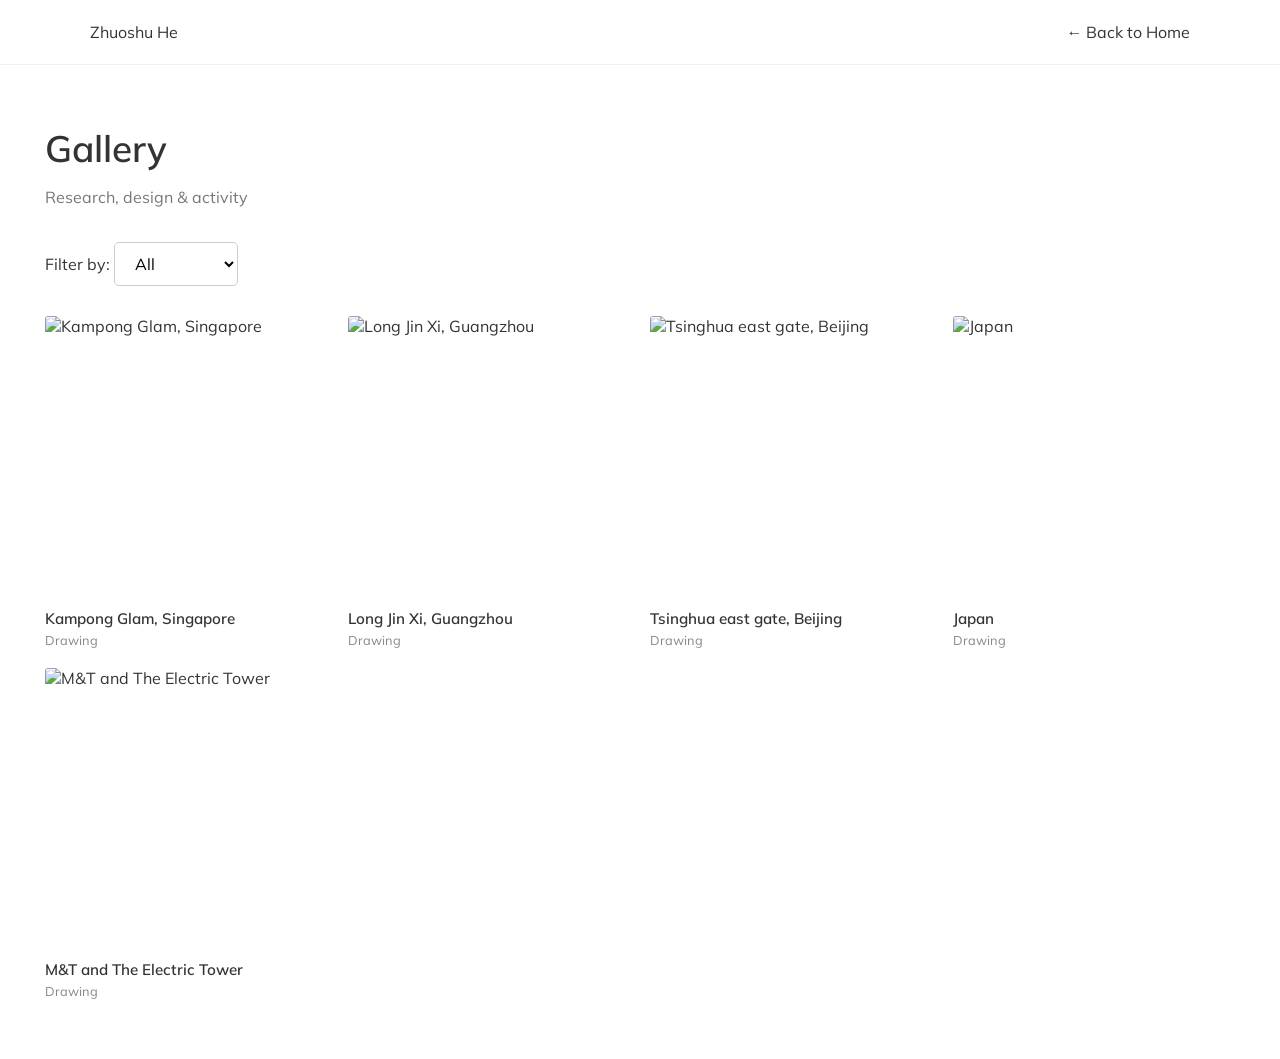
==== gallery/index.html @ db60edc9 "Update index.html" ====
<!DOCTYPE html>
<html lang="en">

<head>
  <!-- Basic page settings -->
  <meta charset="UTF-8">
  <meta name="viewport" content="width=device-width, initial-scale=1">
  <title>Gallery | Zhuoshu He</title>

  <!-- Google Font: change Mulish to another font if desired -->
  <link href="https://fonts.googleapis.com/css2?family=Mulish:wght@300;400;600;700&display=swap" rel="stylesheet">

  <style>
    /* ===== 1. GLOBAL STYLES ===== */
    /* Main font, text color, and page background */
    * {
      box-sizing: border-box;
    }

    body {
      margin: 0;
      font-family: "Mulish", Arial, sans-serif;
      color: #333;
      background: #fff;
    }

    /* ===== 2. TOP NAVIGATION ===== */
    /* Change padding to adjust the header height */
    .topbar {
      padding: 22px 7%;
      border-bottom: 1px solid #eee;
      display: flex;
      justify-content: space-between;
      align-items: center;
    }

    .topbar a {
      color: #333;
      text-decoration: none;
    }

    /* ===== 3. MAIN PAGE LAYOUT ===== */
    /* max-width controls the overall gallery width */
    main {
      max-width: 1250px;
      margin: 60px auto;
      padding: 0 30px;
    }

    h1 {
      font-size: 2.3rem;
      font-weight: 600;
      margin-bottom: 10px;
    }

    .subtitle {
      color: #777;
      margin-bottom: 35px;
    }

    /* ===== 4. CATEGORY FILTER ===== */
    /* Adjust spacing and dropdown appearance */
    .filterbar {
      margin-bottom: 30px;
    }

    select {
      padding: 10px 16px;
      font: inherit;
      border: 1px solid #ccc;
      border-radius: 5px;
      background: white;
    }

    /* ===== 5. GALLERY GRID ===== */
    /* Desktop: 4 columns; gap controls spacing */
    .gallery-grid {
      display: grid;
      grid-template-columns: repeat(4, minmax(0, 1fr));
      gap: 20px;
    }

    .gallery-item {
      cursor: pointer;
      min-width: 0;
    }

    /* Square thumbnails; original image ratio is preserved in lightbox */
    .gallery-item img {
      width: 100%;
      aspect-ratio: 1 / 1;
      object-fit: cover;
      display: block;
      border-radius: 3px;
      transition: opacity 0.2s;
    }

    /* Hover effect: reduce opacity */
    .gallery-item:hover img {
      opacity: 0.8;
    }

    /* Thumbnail title */
    .gallery-item h3 {
      font-size: 0.95rem;
      font-weight: 600;
      margin: 10px 0 4px;
    }

    /* Thumbnail tags */
    .gallery-item p {
      font-size: 0.8rem;
      color: #888;
      margin: 0;
    }

    /* ===== 6. LIGHTBOX OVERLAY ===== */
    /* Full-screen dark background when an image is opened */
    .lightbox {
      display: none;
      position: fixed;
      inset: 0;
      background: rgba(0, 0, 0, 0.94);
      z-index: 1000;
      align-items: center;
      justify-content: center;
      flex-direction: column;
      padding: 65px 55px;
    }

    .lightbox.open {
      display: flex;
    }

    /* Preserve original image ratio; never crop enlarged images */
    .lightbox img {
      max-width: 100%;
      max-height: 75vh;
      width: auto;
      height: auto;
      object-fit: contain;
    }

    /* Caption displayed below enlarged image */
    .lightbox-caption {
      color: white;
      margin-top: 20px;
      text-align: center;
    }

    /* Lightbox navigation buttons */
    .lightbox button {
      position: absolute;
      border: 0;
      background: transparent;
      color: white;
      cursor: pointer;
      font-size: 32px;
    }

    .close {
      top: 15px;
      right: 25px;
    }

    .prev {
      left: 15px;
      top: 50%;
    }

    .next {
      right: 15px;
      top: 50%;
    }

    /* ===== 7. RESPONSIVE LAYOUT ===== */
    /* Tablet: 3 columns */
    @media (max-width: 1100px) {
      .gallery-grid {
        grid-template-columns: repeat(3, minmax(0, 1fr));
      }
    }

    /* Small tablet / mobile: 2 columns */
    @media (max-width: 700px) {
      .gallery-grid {
        grid-template-columns: repeat(2, minmax(0, 1fr));
        gap: 14px;
      }

      main {
        margin-top: 35px;
        padding: 0 18px;
      }

      .lightbox {
        padding: 60px 35px;
      }
    }

    /* Very narrow phones: 1 column */
    @media (max-width: 360px) {
      .gallery-grid {
        grid-template-columns: 1fr;
      }
    }
  </style>
</head>

<body>

  <!-- ===== 8. TOP NAVIGATION ===== -->
  <!-- Home link returns to your main academic homepage -->
  <nav class="topbar">
    <a href="/">Zhuoshu He</a>
    <a href="/">← Back to Home</a>
  </nav>

  <!-- ===== 9. PAGE CONTENT ===== -->
  <main>
    <h1>Gallery</h1>
    <p class="subtitle">Research, design & activity</p>

    <!-- Category dropdown: add new options here -->
    <div class="filterbar">
      <label for="filter">Filter by: </label>
      <select id="filter">
        <option value="All">All</option>
        <option value="Research">Research</option>
        <option value="Design">Design</option>
        <option value="Drawing">Drawing</option>
        <option value="Activity">Activity</option>
      </select>
    </div>

    <!-- Gallery images are generated by JavaScript -->
    <div class="gallery-grid" id="gallery"></div>
  </main>

  <!-- ===== 10. IMAGE LIGHTBOX ===== -->
  <!-- Enlarged image, caption, and navigation controls -->
  <div class="lightbox" id="lightbox"
       role="dialog" aria-modal="true" aria-label="Image viewer">

    <button class="close" id="close" aria-label="Close">×</button>
    <button class="prev" id="prev" aria-label="Previous image">‹</button>

    <img id="large-image" alt="">
    <div class="lightbox-caption" id="caption"></div>

    <button class="next" id="next" aria-label="Next image">›</button>
  </div>

  <script>
    /* ===== 11. GALLERY IMAGE DATA ===== */
    /* Add images here. Each image can have multiple tags. */
    /* src: image file path; title: caption; tags: filter categories */

    const images = [
      {
        src: "/static/assets/gallery/kampong_glam.jpg",
        title: "Kampong Glam, Singapore",
        tags: ["Drawing"]
      },
      {
        src: "/static/assets/gallery/Long_jin_xi.jpg",
        title: "Long Jin Xi, Guangzhou",
        tags: ["Drawing"]
      },
      {
        src: "/static/assets/gallery/tsinghua.jpg",
        title: "Tsinghua east gate, Beijing",
        tags: ["Drawing"]
      },
      {
        src: "/static/assets/gallery/jp.jpg",
        title: "Japan",
        tags: ["Drawing"]
      },
      {
        src: "/static/assets/gallery/buf.jpg",
        title: "M&T and The Electric Tower",
        tags: ["Drawing"]
      }
    ];

    /* ===== 12. ELEMENT REFERENCES ===== */
    /* Connect JavaScript to HTML elements */

    const grid = document.getElementById("gallery");
    const filter = document.getElementById("filter");
    const lightbox = document.getElementById("lightbox");
    const largeImage = document.getElementById("large-image");
    const caption = document.getElementById("caption");

    let visibleImages = [];
    let currentIndex = 0;

    /* ===== 13. RENDER GALLERY ===== */
    /* Filter images and create square thumbnail cards */

    function renderGallery() {
      const selected = filter.value;

      visibleImages = images.filter(img =>
        selected === "All" || img.tags.includes(selected)
      );

      grid.innerHTML = "";

      visibleImages.forEach((img, index) => {
        const item = document.createElement("div");
        item.className = "gallery-item";

        const thumbnail = document.createElement("img");
        thumbnail.src = img.src;
        thumbnail.alt = img.title;
        thumbnail.loading = "lazy";

        const title = document.createElement("h3");
        title.textContent = img.title;

        const tags = document.createElement("p");
        tags.textContent = img.tags.join(" · ");

        item.append(thumbnail, title, tags);
        item.addEventListener("click", () => openLightbox(index));
        grid.appendChild(item);
      });
    }

    /* ===== 14. OPEN LIGHTBOX ===== */
    /* Open the selected image at its original aspect ratio */

    function openLightbox(index) {
      currentIndex = index;
      updateLightbox();
      lightbox.classList.add("open");
      document.body.style.overflow = "hidden";
      document.getElementById("close").focus();
    }

    /* ===== 15. UPDATE LIGHTBOX IMAGE ===== */
    /* Display the currently selected image and title */

    function updateLightbox() {
      const img = visibleImages[currentIndex];
      largeImage.src = img.src;
      largeImage.alt = img.title;
      caption.textContent = img.title;
    }

    /* ===== 16. IMAGE NAVIGATION ===== */
    /* Cycle through images within the selected category */

    function move(direction) {
      currentIndex =
        (currentIndex + direction + visibleImages.length) %
        visibleImages.length;
      updateLightbox();
    }

    /* ===== 17. CLOSE LIGHTBOX ===== */
    /* Restore normal page scrolling */

    function closeLightbox() {
      lightbox.classList.remove("open");
      document.body.style.overflow = "";
    }

    /* ===== 18. EVENT LISTENERS ===== */
    /* Dropdown, close button, arrows, and keyboard controls */

    filter.addEventListener("change", renderGallery);

    document.getElementById("close").onclick = closeLightbox;
    document.getElementById("prev").onclick = () => move(-1);
    document.getElementById("next").onclick = () => move(1);

    /* Click outside the image to close */
    lightbox.addEventListener("click", e => {
      if (e.target === lightbox) closeLightbox();
    });

    /* Keyboard: Esc closes; left/right arrows switch images */
    document.addEventListener("keydown", e => {
      if (!lightbox.classList.contains("open")) return;

      if (e.key === "Escape") closeLightbox();
      if (e.key === "ArrowLeft") move(-1);
      if (e.key === "ArrowRight") move(1);
    });

    /* ===== 19. INITIALIZE ===== */
    /* Generate the gallery when the page loads */
    renderGallery();

  </script>
</body>
</html>
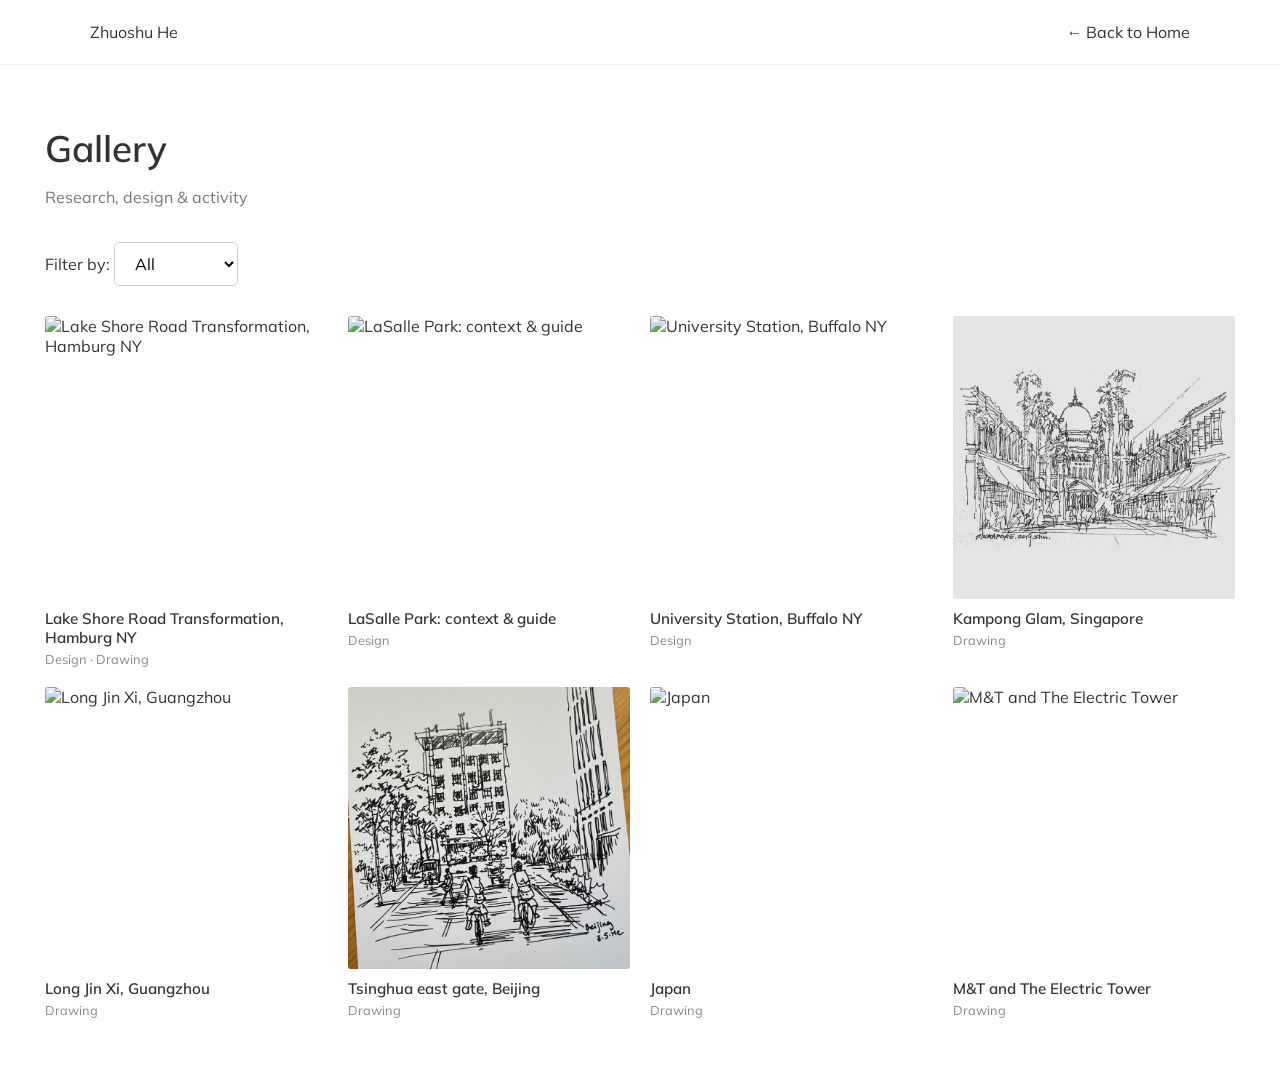
==== commit d99d3f35: "Update index.html" ====
--- a/gallery/index.html
+++ b/gallery/index.html
@@ -259,6 +259,21 @@
 
     const images = [
       {
+        src: "/static/assets/gallery/stdesign.jpg",
+        title: "Lake Shore Road Transformation, Hamburg NY",
+        tags: ["Design", "Drawing"]
+      },
+      {
+        src: "/static/assets/gallery/lasalle.jpg",
+        title: "LaSalle Park: context & guide",
+        tags: ["Design"]
+      },
+      {
+        src: "/static/assets/gallery/todbuf.jpg",
+        title: "University Station, Buffalo NY",
+        tags: ["Design"]
+      },
+      {
         src: "/static/assets/gallery/kampong_glam.jpg",
         title: "Kampong Glam, Singapore",
         tags: ["Drawing"]
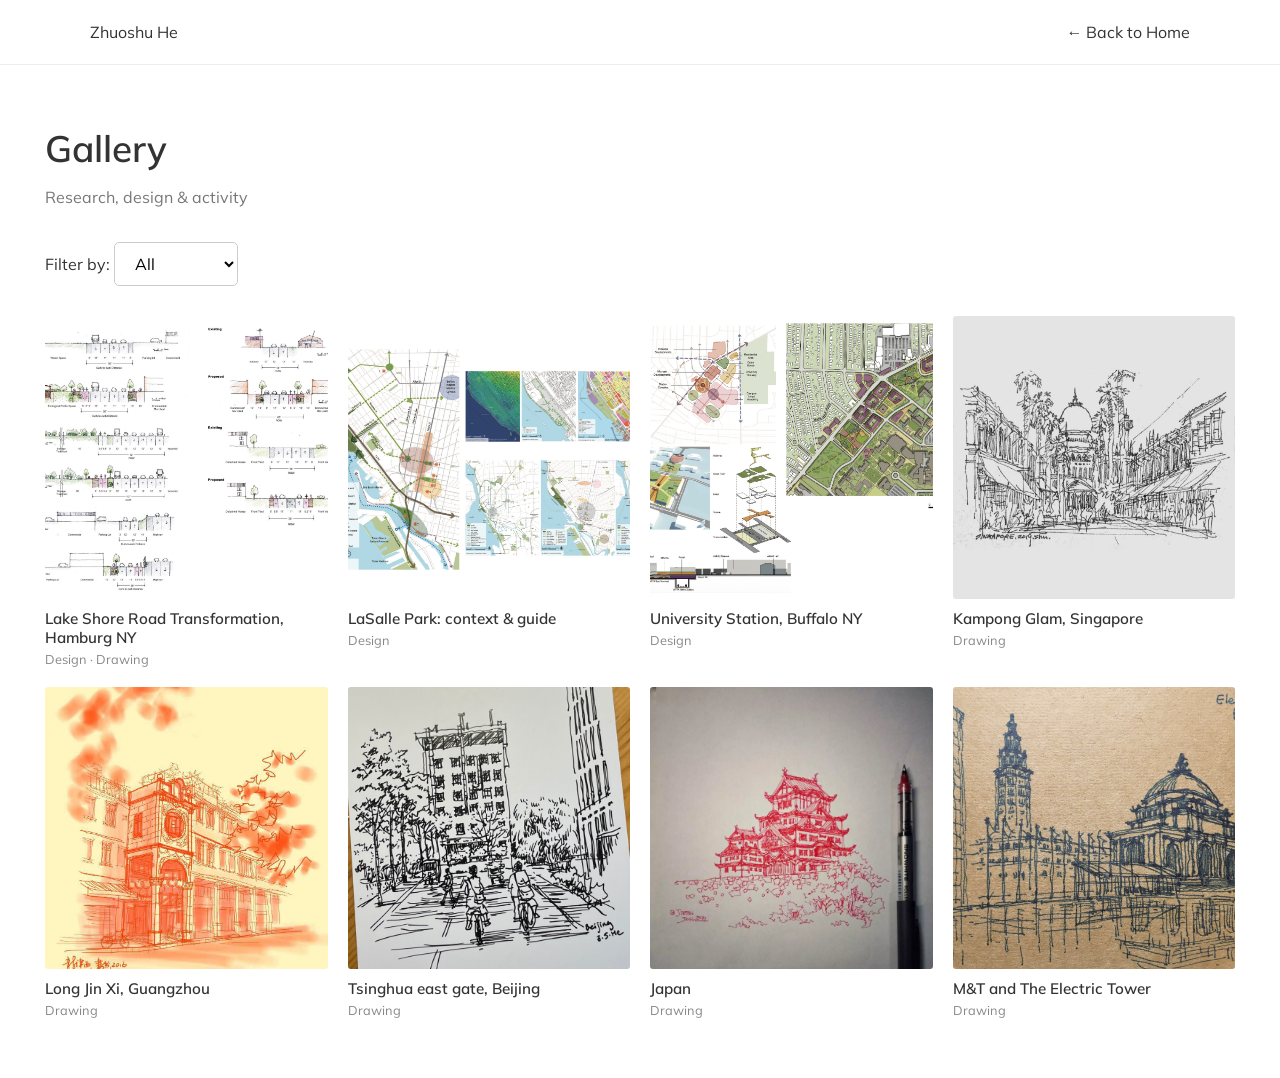
==== commit 73ee1321: "Update index.html" ====
--- a/gallery/index.html
+++ b/gallery/index.html
@@ -259,17 +259,17 @@
 
     const images = [
       {
-        src: "/static/assets/gallery/stdesign.jpg",
+        src: "/static/assets/gallery/stdesign.jpeg",
         title: "Lake Shore Road Transformation, Hamburg NY",
         tags: ["Design", "Drawing"]
       },
       {
-        src: "/static/assets/gallery/lasalle.jpg",
+        src: "/static/assets/gallery/lasalle.jpeg",
         title: "LaSalle Park: context & guide",
         tags: ["Design"]
       },
       {
-        src: "/static/assets/gallery/todbuf.jpg",
+        src: "/static/assets/gallery/todbuf.jpeg",
         title: "University Station, Buffalo NY",
         tags: ["Design"]
       },
@@ -279,7 +279,7 @@
         tags: ["Drawing"]
       },
       {
-        src: "/static/assets/gallery/Long_jin_xi.jpg",
+        src: "/static/assets/gallery/Long_jin_xi.JPG",
         title: "Long Jin Xi, Guangzhou",
         tags: ["Drawing"]
       },
@@ -289,12 +289,12 @@
         tags: ["Drawing"]
       },
       {
-        src: "/static/assets/gallery/jp.jpg",
+        src: "/static/assets/gallery/jp.JPG",
         title: "Japan",
         tags: ["Drawing"]
       },
       {
-        src: "/static/assets/gallery/buf.jpg",
+        src: "/static/assets/gallery/buf.JPG",
         title: "M&T and The Electric Tower",
         tags: ["Drawing"]
       }
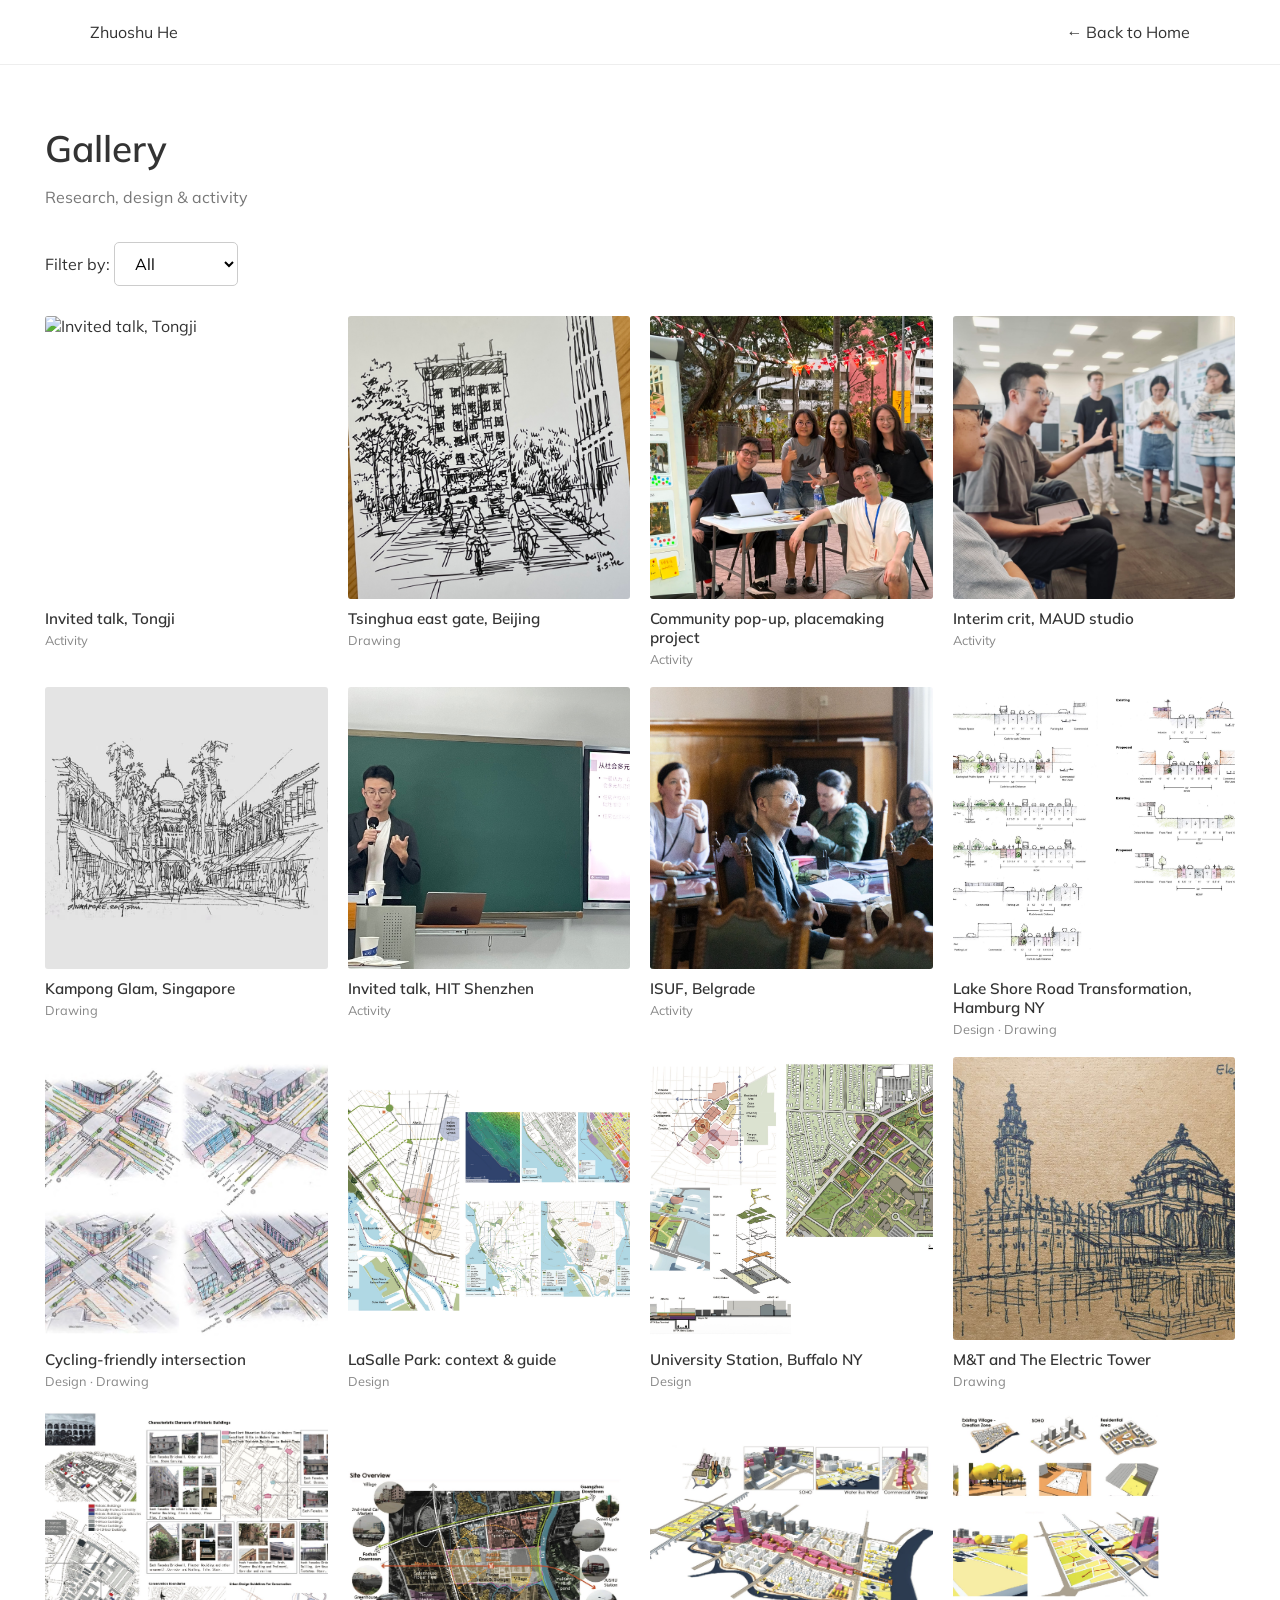
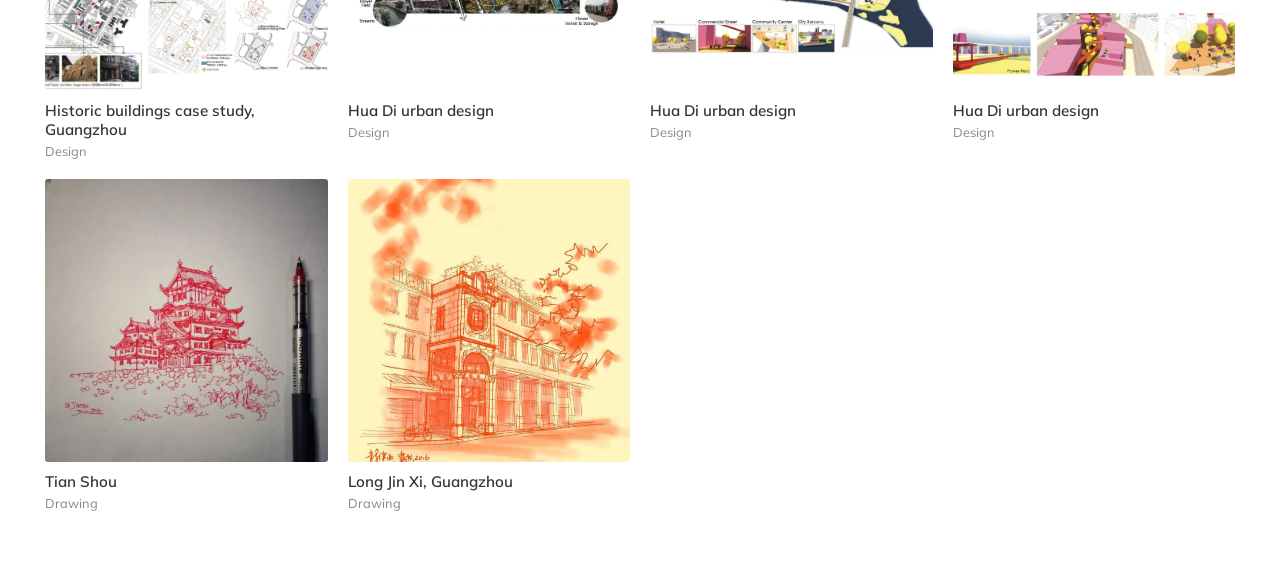
==== commit 21505f1a: "Update index.html" ====
--- a/gallery/index.html
+++ b/gallery/index.html
@@ -259,11 +259,51 @@
 
     const images = [
       {
+        src: "/static/assets/gallery/talktj.jpg",
+        title: "Invited talk, Tongji",
+        tags: ["Activity"]
+      },
+      {
+        src: "/static/assets/gallery/tsinghua.jpg",
+        title: "Tsinghua east gate, Beijing",
+        tags: ["Drawing"]
+      },
+      {
+        src: "/static/assets/gallery/lpcpopup.JPG",
+        title: "Community pop-up, placemaking project",
+        tags: ["Activity"]
+      },
+      {
+        src: "/static/assets/gallery/crit24.jpg",
+        title: "Interim crit, MAUD studio",
+        tags: ["Activity"]
+      },
+      {
+        src: "/static/assets/gallery/kampong_glam.jpg",
+        title: "Kampong Glam, Singapore",
+        tags: ["Drawing"]
+      },
+      {
+        src: "/static/assets/gallery/talkhit.jpg",
+        title: "Invited talk, HIT Shenzhen",
+        tags: ["Activity"]
+      },
+      {
+        src: "/static/assets/gallery/isuf2023.jpg",
+        title: "ISUF, Belgrade",
+        tags: ["Activity"]
+      },
+      {
         src: "/static/assets/gallery/stdesign.jpeg",
         title: "Lake Shore Road Transformation, Hamburg NY",
         tags: ["Design", "Drawing"]
       },
       {
+        src: "/static/assets/gallery/intersection.jpeg",
+        title: "Cycling-friendly intersection",
+        tags: ["Design", "Drawing"]
+      },
+      {
         src: "/static/assets/gallery/lasalle.jpeg",
         title: "LaSalle Park: context & guide",
         tags: ["Design"]
@@ -274,28 +314,38 @@
         tags: ["Design"]
       },
       {
-        src: "/static/assets/gallery/kampong_glam.jpg",
-        title: "Kampong Glam, Singapore",
+        src: "/static/assets/gallery/buf.JPG",
+        title: "M&T and The Electric Tower",
+        tags: ["Drawing"]
+      },
+      {
+        src: "/static/assets/gallery/gzhisbg.jpeg",
+        title: "Historic buildings case study, Guangzhou",
+        tags: ["Design"]
+      },
+      {
+        src: "/static/assets/gallery/fati1.jpeg",
+        title: "Hua Di urban design",
+        tags: ["Design"]
+      },
+      {
+        src: "/static/assets/gallery/fati2.jpeg",
+        title: "Hua Di urban design",
+        tags: ["Design"]
+      },
+      {
+        src: "/static/assets/gallery/fati3.jpeg",
+        title: "Hua Di urban design",
+        tags: ["Design"]
+      },
+      {
+        src: "/static/assets/gallery/jp.JPG",
+        title: "Tian Shou",
         tags: ["Drawing"]
       },
       {
         src: "/static/assets/gallery/Long_jin_xi.JPG",
         title: "Long Jin Xi, Guangzhou",
-        tags: ["Drawing"]
-      },
-      {
-        src: "/static/assets/gallery/tsinghua.jpg",
-        title: "Tsinghua east gate, Beijing",
-        tags: ["Drawing"]
-      },
-      {
-        src: "/static/assets/gallery/jp.JPG",
-        title: "Japan",
-        tags: ["Drawing"]
-      },
-      {
-        src: "/static/assets/gallery/buf.JPG",
-        title: "M&T and The Electric Tower",
         tags: ["Drawing"]
       }
     ];
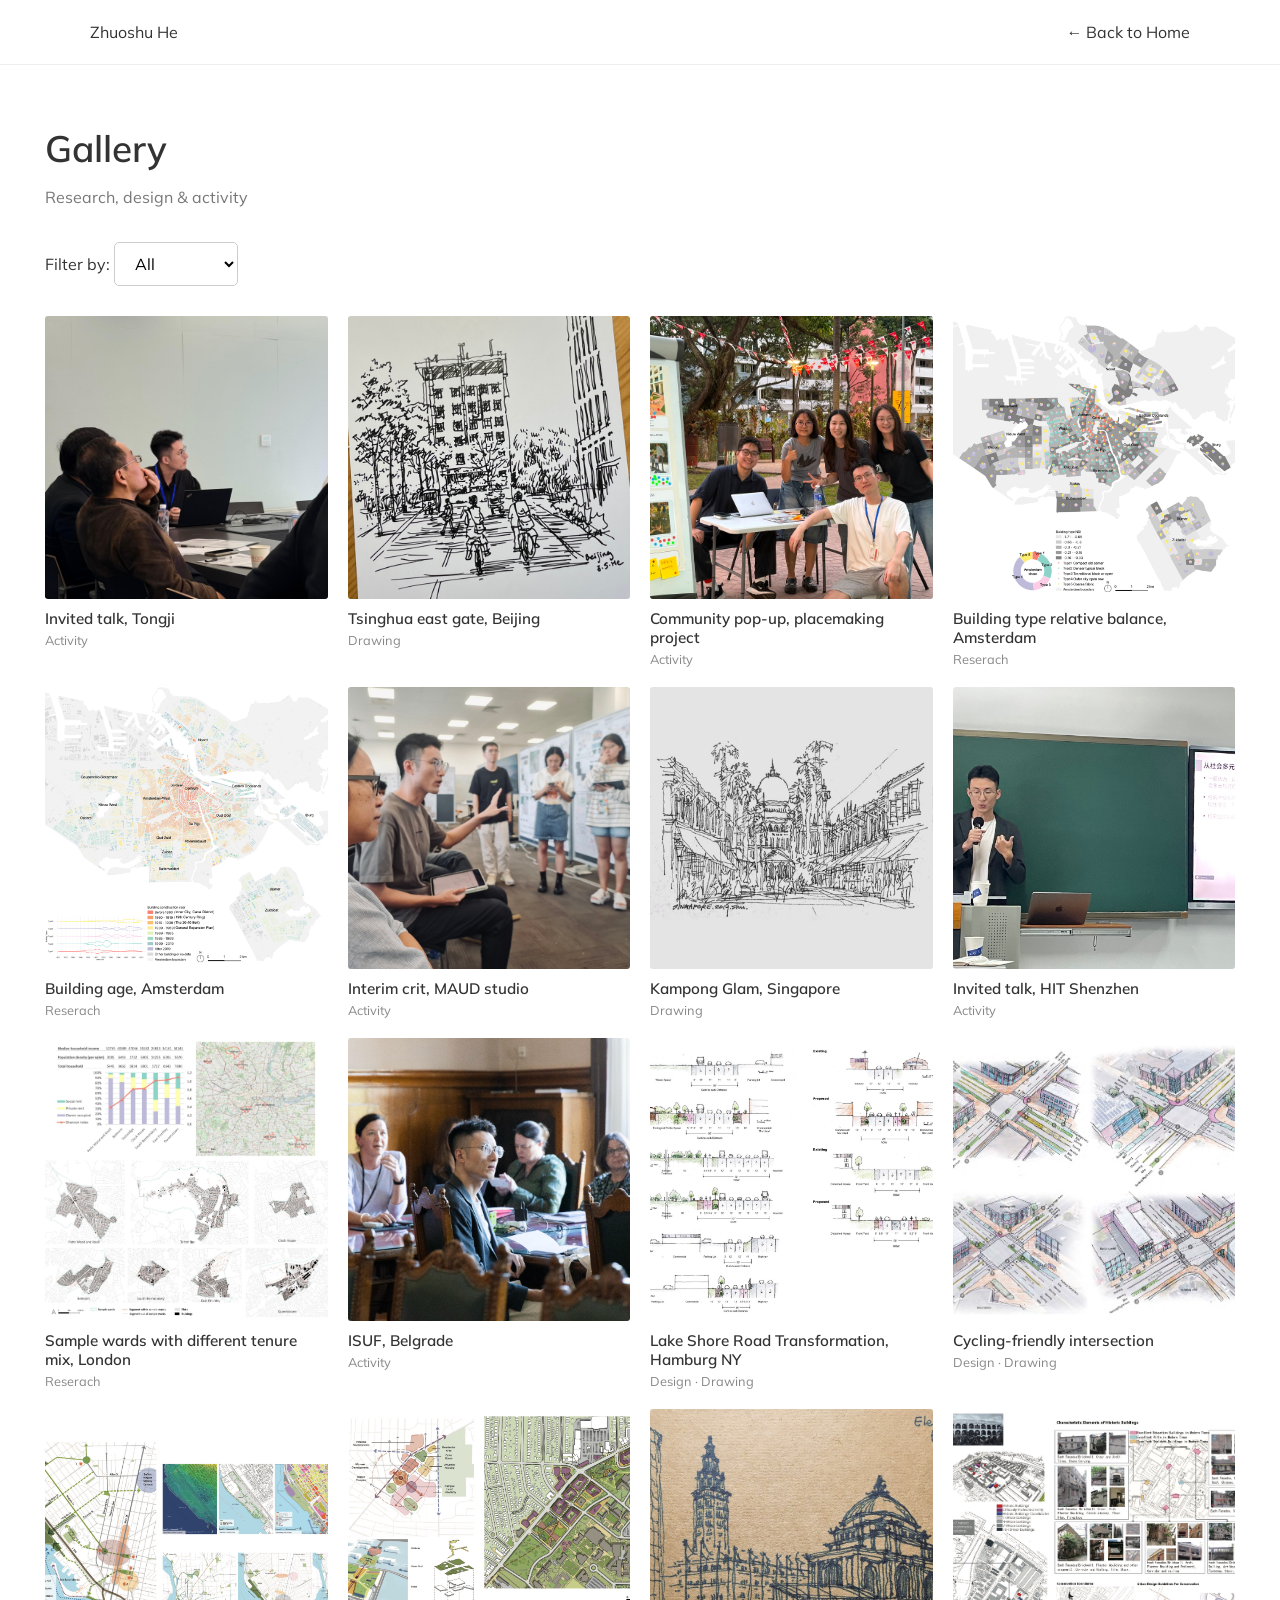
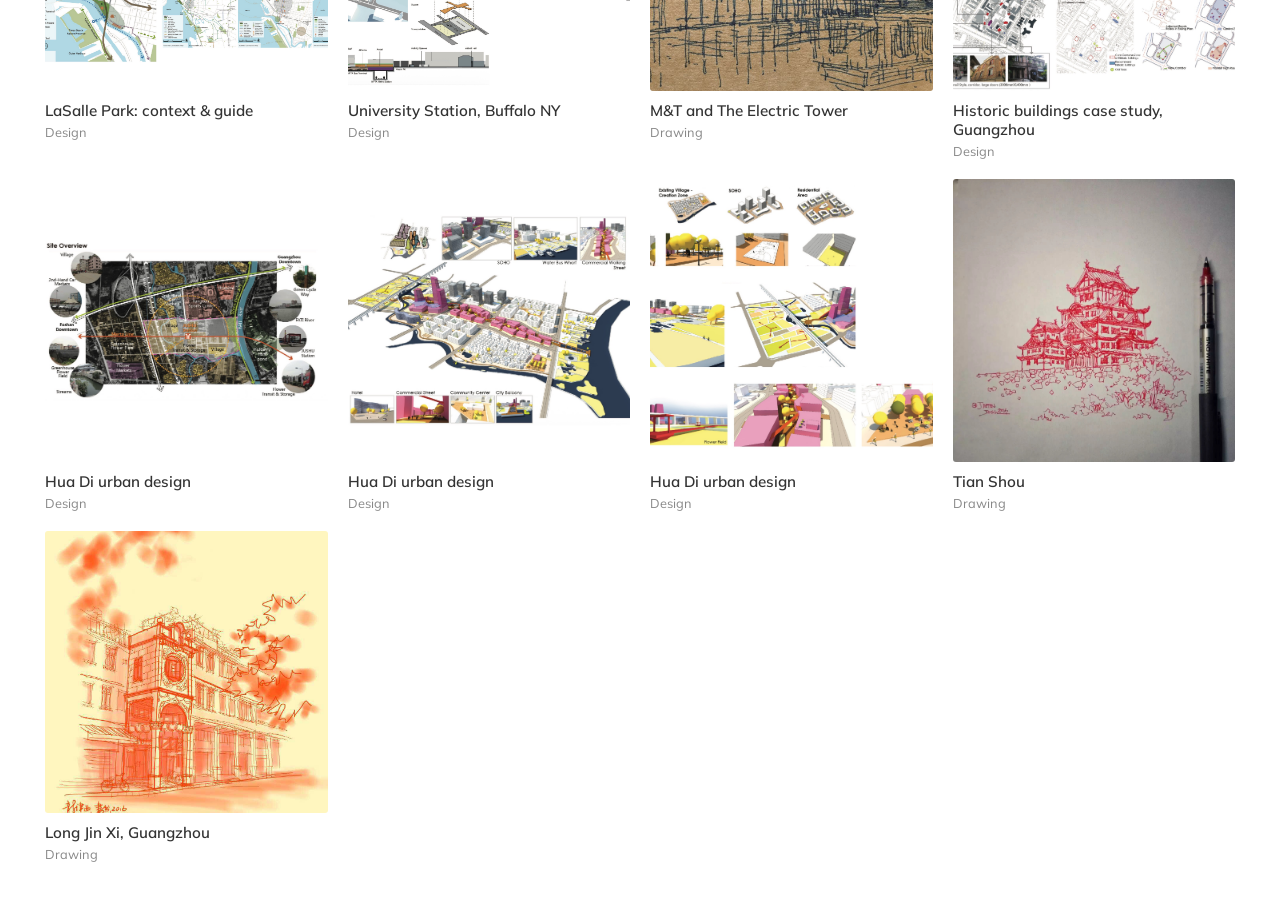
==== commit e8231eb3: "Update index.html" ====
--- a/gallery/index.html
+++ b/gallery/index.html
@@ -274,6 +274,16 @@
         tags: ["Activity"]
       },
       {
+        src: "/static/assets/gallery/bgndi.jpg",
+        title: "Building type relative balance, Amsterdam",
+        tags: ["Reserach"]
+      },
+      {
+        src: "/static/assets/gallery/bgage.jpg",
+        title: "Building age, Amsterdam",
+        tags: ["Reserach"]
+      },
+      {
         src: "/static/assets/gallery/crit24.jpg",
         title: "Interim crit, MAUD studio",
         tags: ["Activity"]
@@ -287,6 +297,11 @@
         src: "/static/assets/gallery/talkhit.jpg",
         title: "Invited talk, HIT Shenzhen",
         tags: ["Activity"]
+      },
+      {
+        src: "/static/assets/gallery/7wards.jpg",
+        title: "Sample wards with different tenure mix, London",
+        tags: ["Reserach"]
       },
       {
         src: "/static/assets/gallery/isuf2023.jpg",
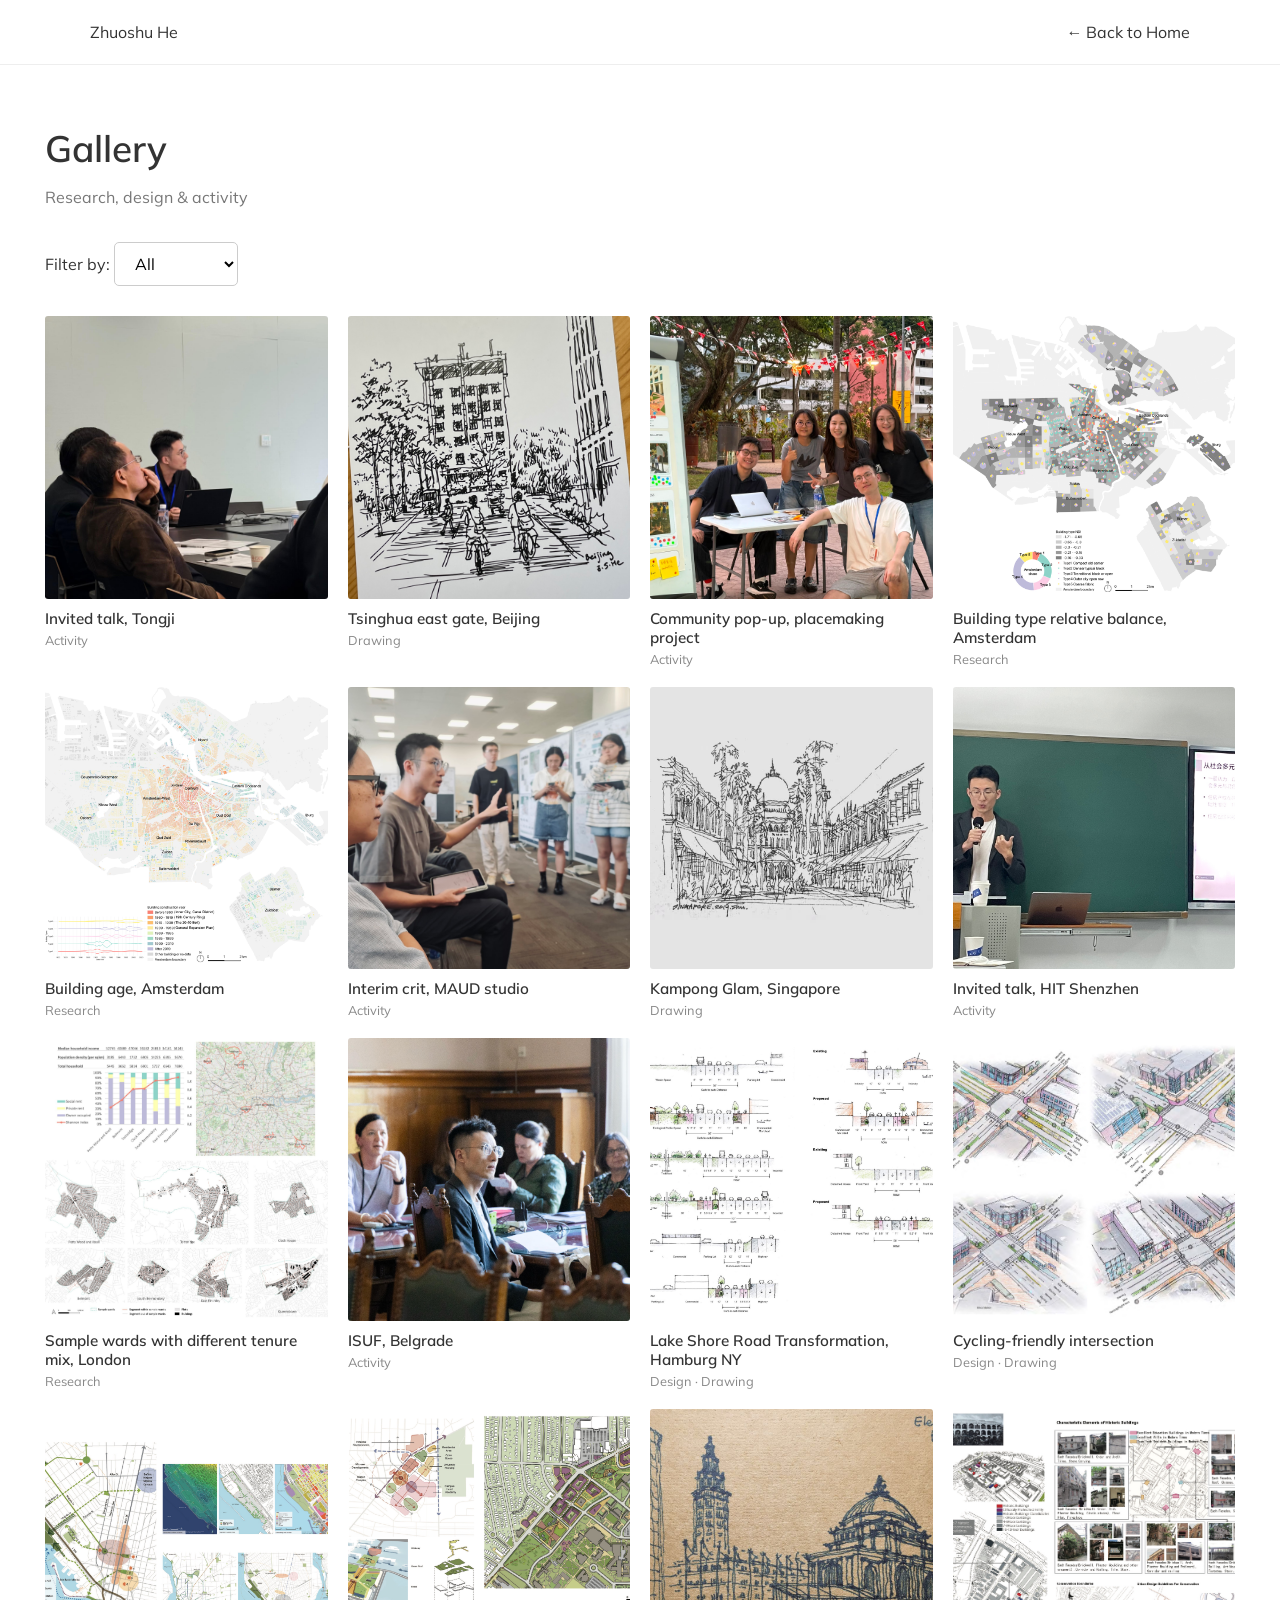
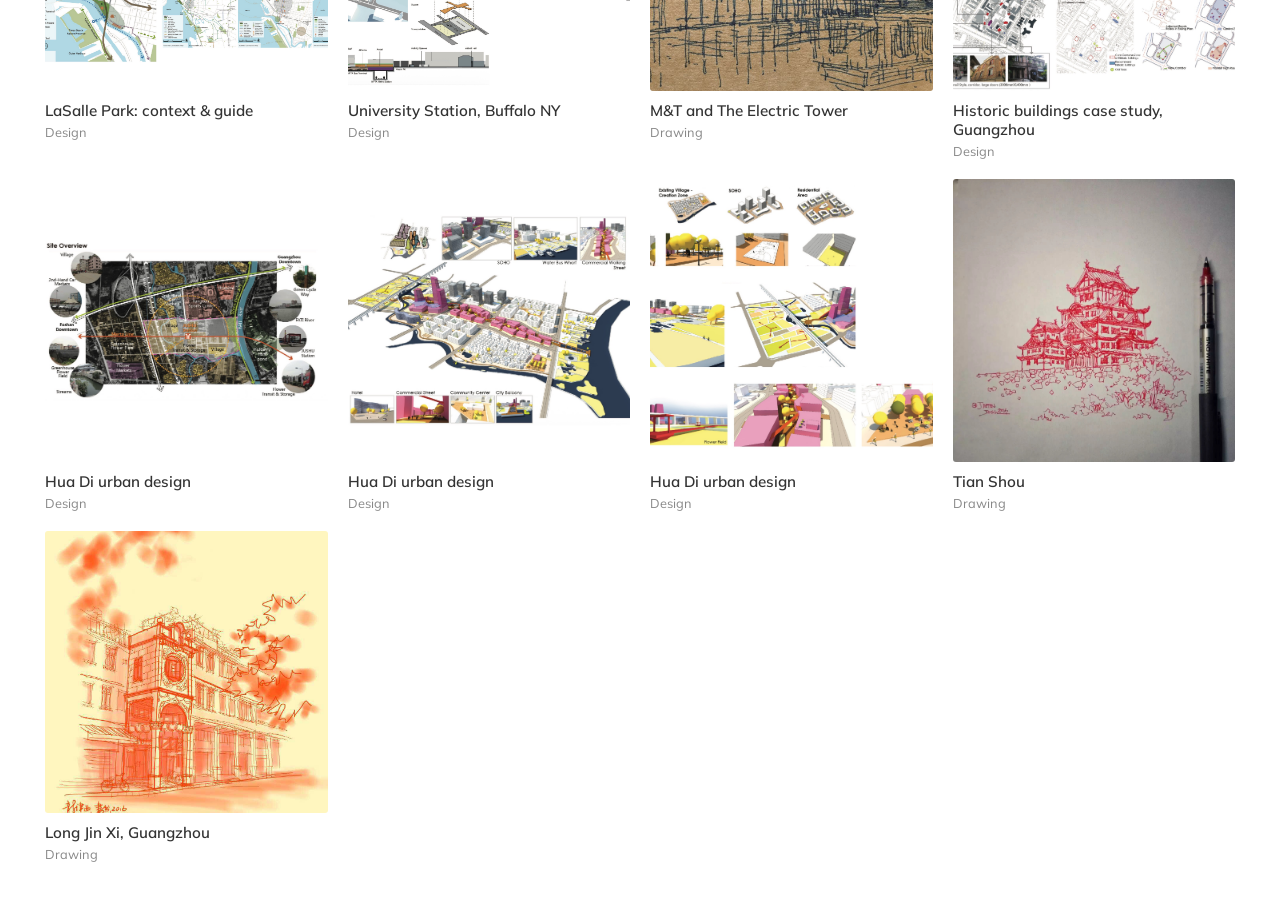
==== commit 53cf534d: "Update index.html" ====
--- a/gallery/index.html
+++ b/gallery/index.html
@@ -276,12 +276,12 @@
       {
         src: "/static/assets/gallery/bgndi.jpg",
         title: "Building type relative balance, Amsterdam",
-        tags: ["Reserach"]
+        tags: ["Research"]
       },
       {
         src: "/static/assets/gallery/bgage.jpg",
         title: "Building age, Amsterdam",
-        tags: ["Reserach"]
+        tags: ["Research"]
       },
       {
         src: "/static/assets/gallery/crit24.jpg",
@@ -301,7 +301,7 @@
       {
         src: "/static/assets/gallery/7wards.jpg",
         title: "Sample wards with different tenure mix, London",
-        tags: ["Reserach"]
+        tags: ["Research"]
       },
       {
         src: "/static/assets/gallery/isuf2023.jpg",
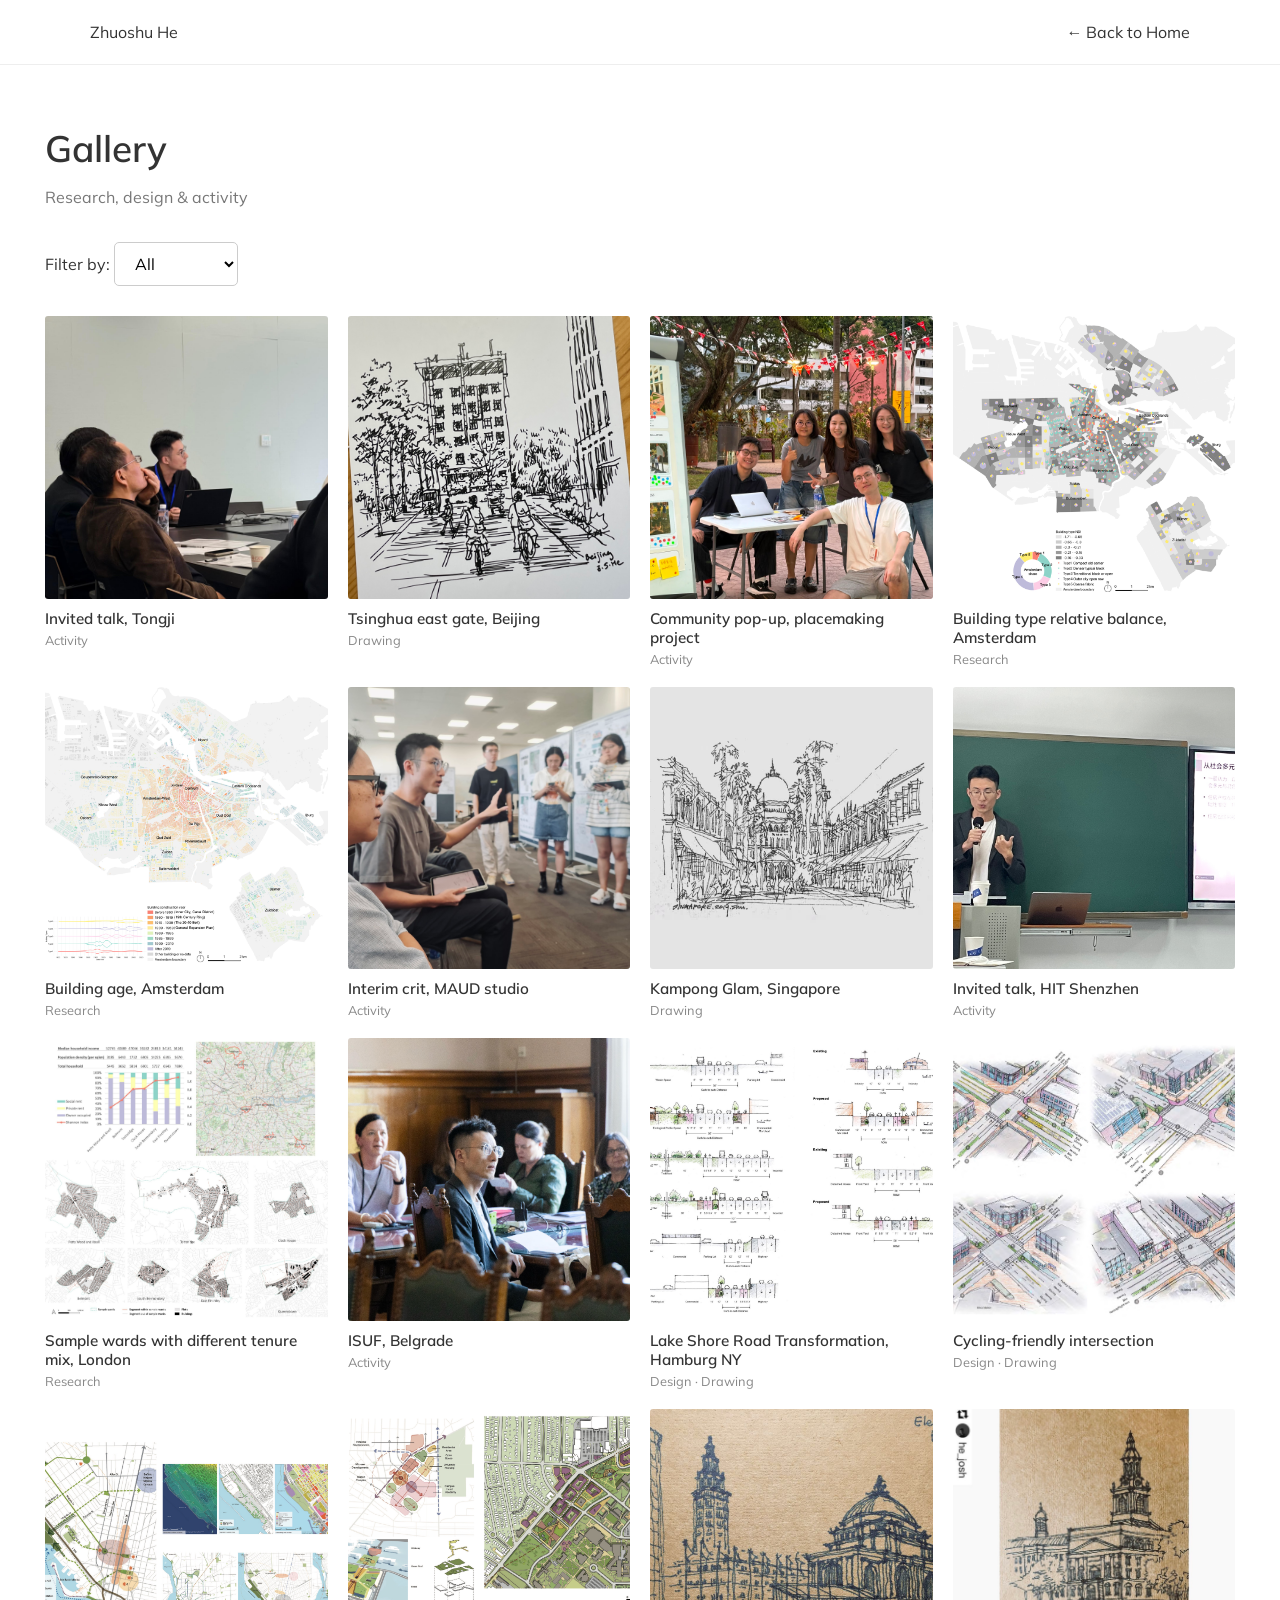
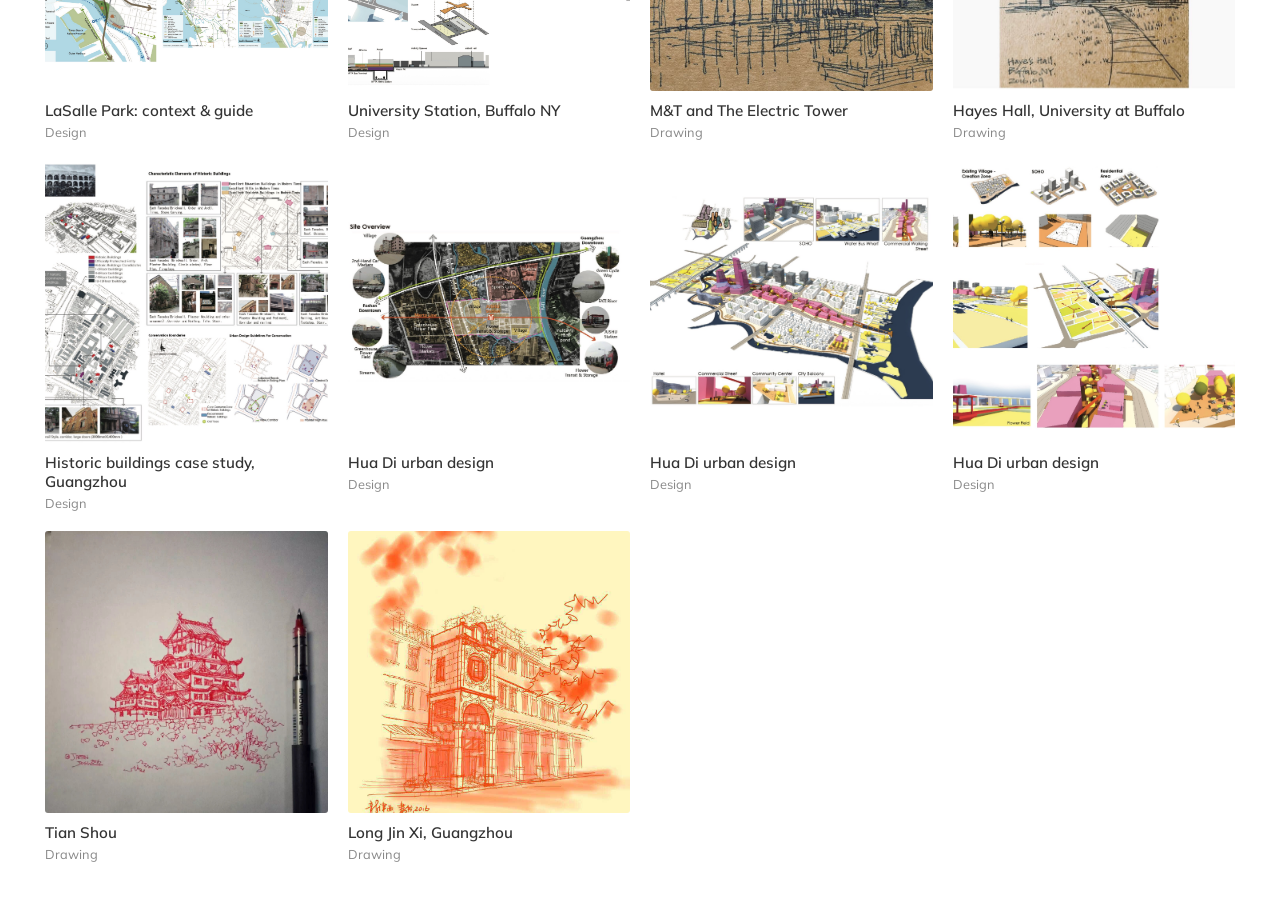
==== commit ee8ca13e: "Update index.html" ====
--- a/gallery/index.html
+++ b/gallery/index.html
@@ -334,6 +334,11 @@
         tags: ["Drawing"]
       },
       {
+        src: "/static/assets/gallery/hayes.jpg",
+        title: "Hayes Hall, University at Buffalo",
+        tags: ["Drawing"]
+      },
+      {
         src: "/static/assets/gallery/gzhisbg.jpeg",
         title: "Historic buildings case study, Guangzhou",
         tags: ["Design"]
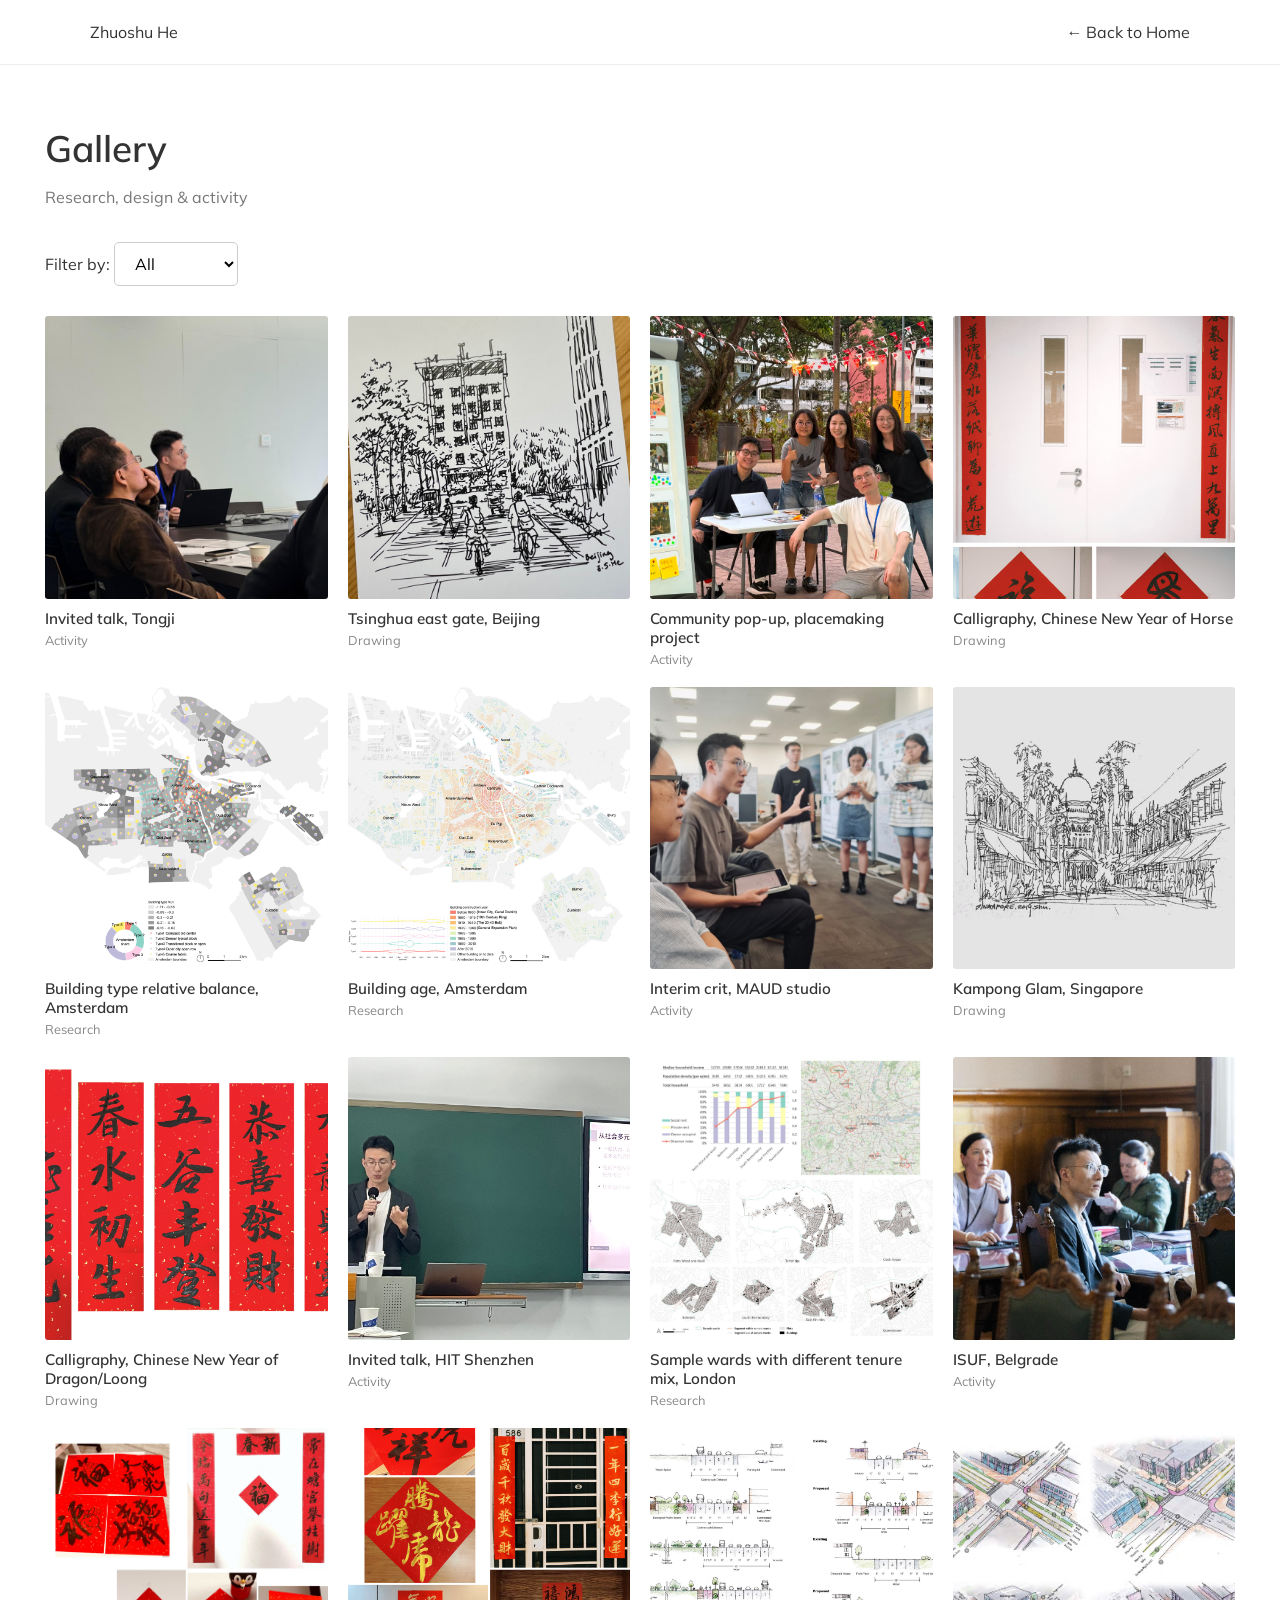
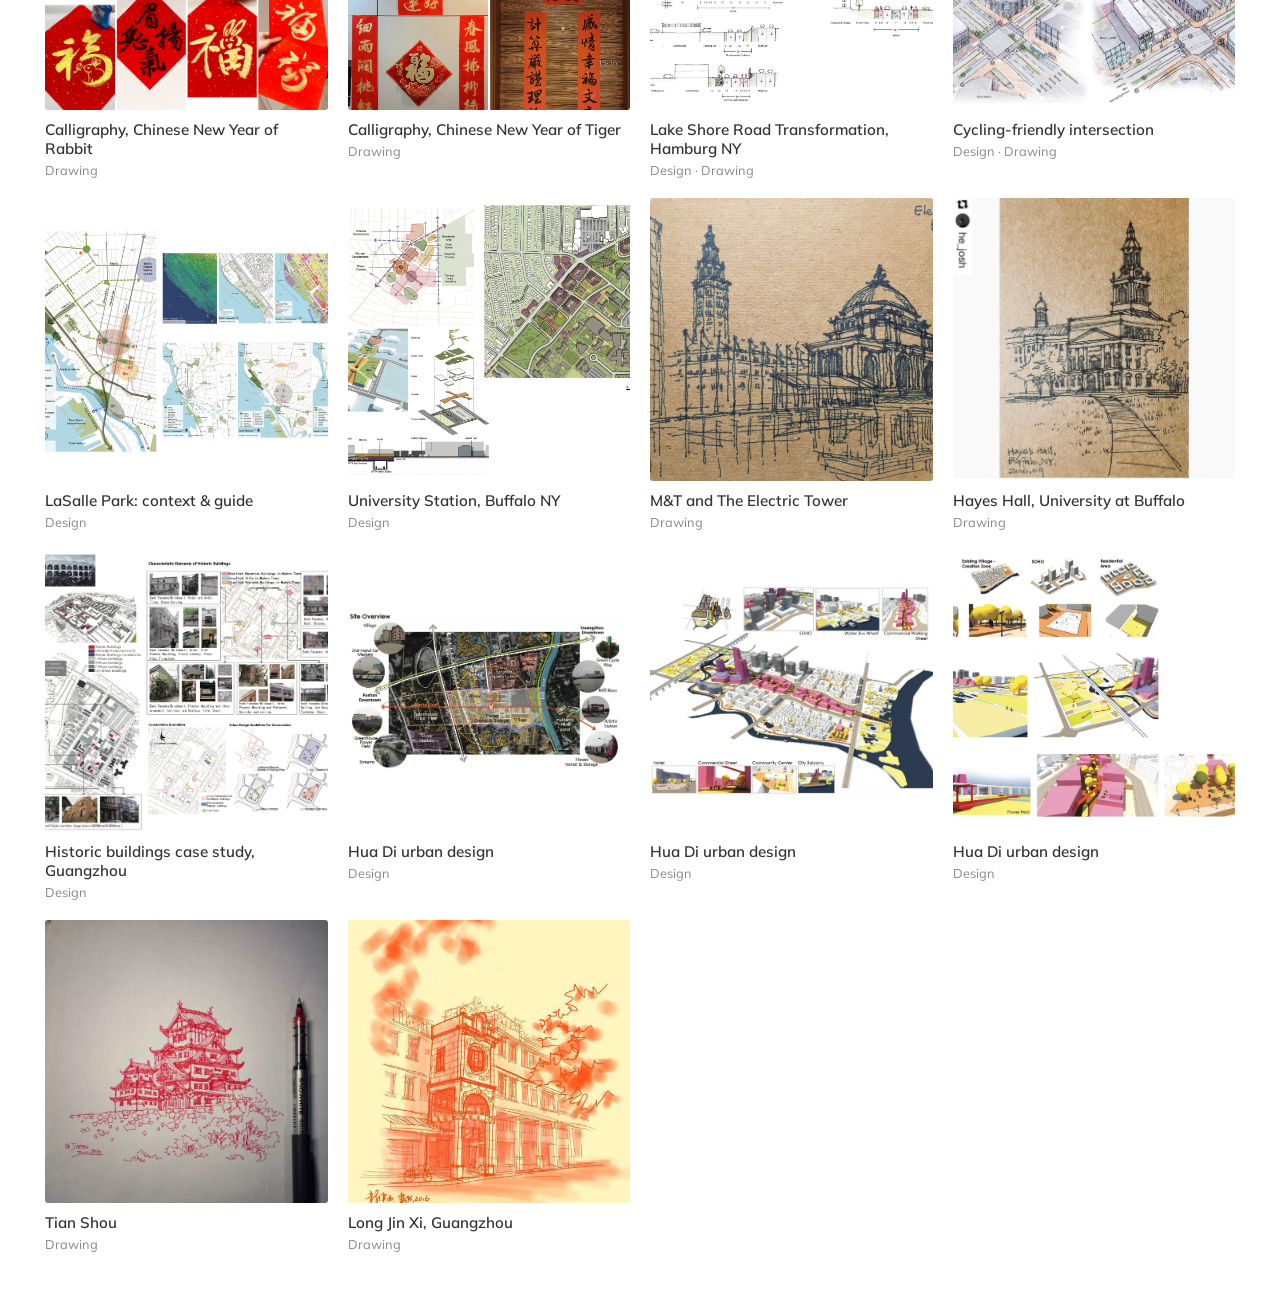
==== commit 0d4290e9: "Update index.html" ====
--- a/gallery/index.html
+++ b/gallery/index.html
@@ -274,6 +274,11 @@
         tags: ["Activity"]
       },
       {
+        src: "/static/assets/gallery/horse.jpg",
+        title: "Calligraphy, Chinese New Year of Horse",
+        tags: ["Drawing"]
+      },
+      {
         src: "/static/assets/gallery/bgndi.jpg",
         title: "Building type relative balance, Amsterdam",
         tags: ["Research"]
@@ -294,6 +299,11 @@
         tags: ["Drawing"]
       },
       {
+        src: "/static/assets/gallery/dragon.jpg",
+        title: "Calligraphy, Chinese New Year of Dragon/Loong",
+        tags: ["Drawing"]
+      },
+      {
         src: "/static/assets/gallery/talkhit.jpg",
         title: "Invited talk, HIT Shenzhen",
         tags: ["Activity"]
@@ -307,6 +317,16 @@
         src: "/static/assets/gallery/isuf2023.jpg",
         title: "ISUF, Belgrade",
         tags: ["Activity"]
+      },
+      {
+        src: "/static/assets/gallery/rabbit.jpg",
+        title: "Calligraphy, Chinese New Year of Rabbit",
+        tags: ["Drawing"]
+      },
+      {
+        src: "/static/assets/gallery/tiger.jpg",
+        title: "Calligraphy, Chinese New Year of Tiger",
+        tags: ["Drawing"]
       },
       {
         src: "/static/assets/gallery/stdesign.jpeg",
